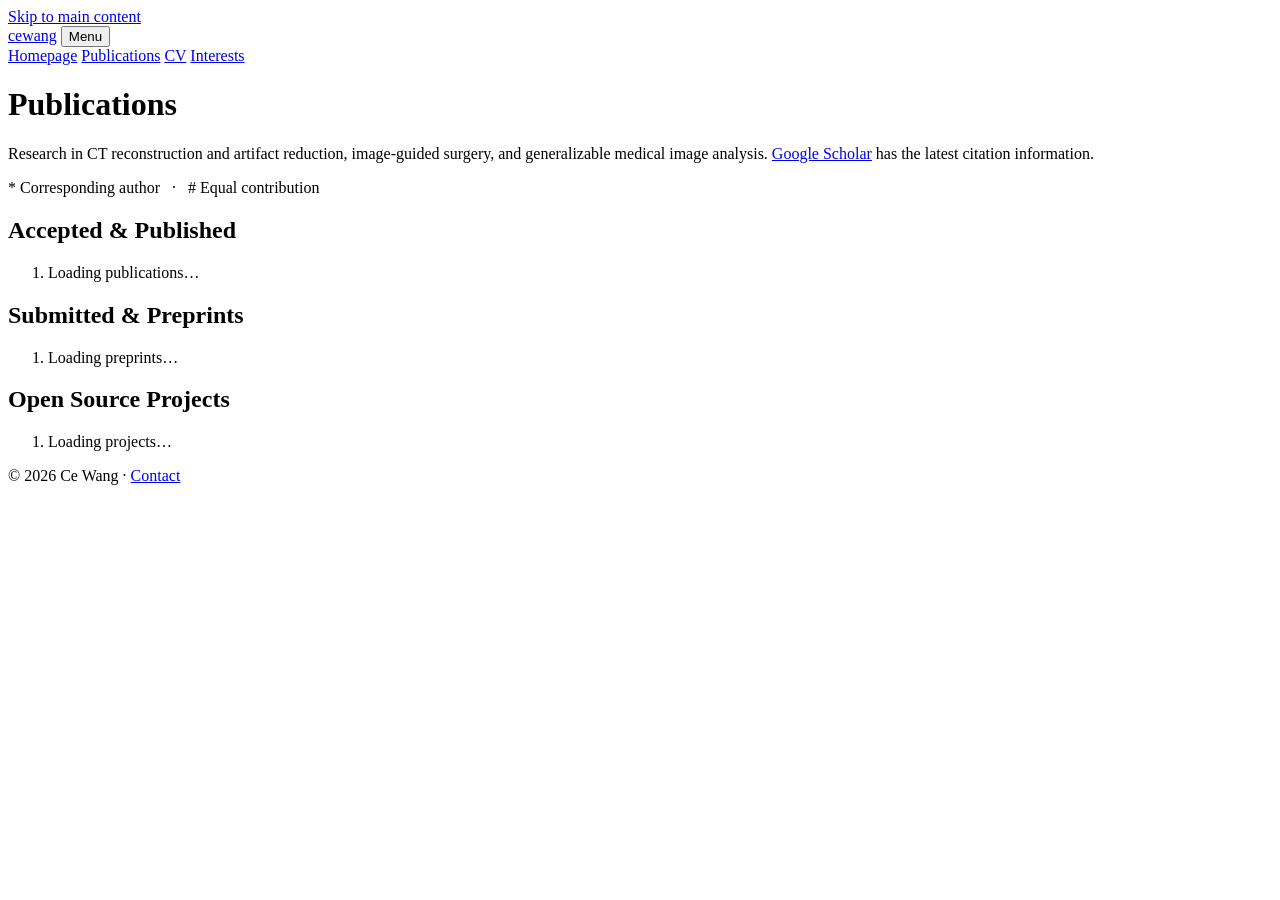
==== publications.html @ 62bd2e17 "Initial commit" ====
<!doctype html>
<html lang="en">
<head>
  <meta charset="utf-8">
  <meta name="viewport" content="width=device-width, initial-scale=1">
  <meta name="description" content="Publications and open source projects by Ce Wang.">
  <title>Ce Wang | Publications</title>
  <link rel="stylesheet" href="./styles.css">
  <script src="./site.js?v=20261102b" defer></script>
</head>
<body>
  <a class="skip-link" href="#main">Skip to main content</a>
  <div class="hero hero--publications">
    <header class="site-header">
      <a class="site-brand" href="./index.html">cewang</a>
      <button class="menu-button" type="button" aria-controls="site-nav" aria-expanded="false">Menu</button>
      <nav class="site-nav" id="site-nav" aria-label="Main navigation">
        <a href="./index.html">Homepage</a>
        <a href="./publications.html" aria-current="page">Publications</a>
        <a href="./cv.html">CV</a>
        <a href="./interests.html">Interests</a>
      </nav>
    </header>
    <h1 class="hero-title">Publications</h1>
  </div>

  <main class="content" id="main">
    <div class="page-lead">
      <p>Research in CT reconstruction and artifact reduction, image-guided surgery, and generalizable medical image analysis. <a href="https://scholar.google.com/citations?user=IBZRx3AAAAAJ&amp;hl=en">Google Scholar</a> has the latest citation information.</p>
      <p class="small">* Corresponding author &nbsp; · &nbsp; # Equal contribution</p>
    </div>
    <section class="publications-section" aria-labelledby="published-heading">
      <h2 id="published-heading">Accepted &amp; Published</h2>
      <ol class="publication-list loading" id="published-list"><li>Loading publications…</li></ol>
    </section>
    <section class="publications-section" aria-labelledby="preprints-heading">
      <h2 id="preprints-heading">Submitted &amp; Preprints</h2>
      <ol class="publication-list loading" id="preprints-list"><li>Loading preprints…</li></ol>
    </section>
    <section class="publications-section" aria-labelledby="projects-heading">
      <h2 id="projects-heading">Open Source Projects</h2>
      <ol class="publication-list loading" id="projects-list"><li>Loading projects…</li></ol>
    </section>
    <noscript><p>JavaScript is needed to display this list. View my <a href="https://scholar.google.com/citations?user=IBZRx3AAAAAJ&amp;hl=en">Google Scholar profile</a> instead.</p></noscript>
  </main>
  <footer class="site-footer">© 2026 Ce Wang · <a href="mailto:wangc79@mail.sysu.edu.cn">Contact</a></footer>
</body>
</html>
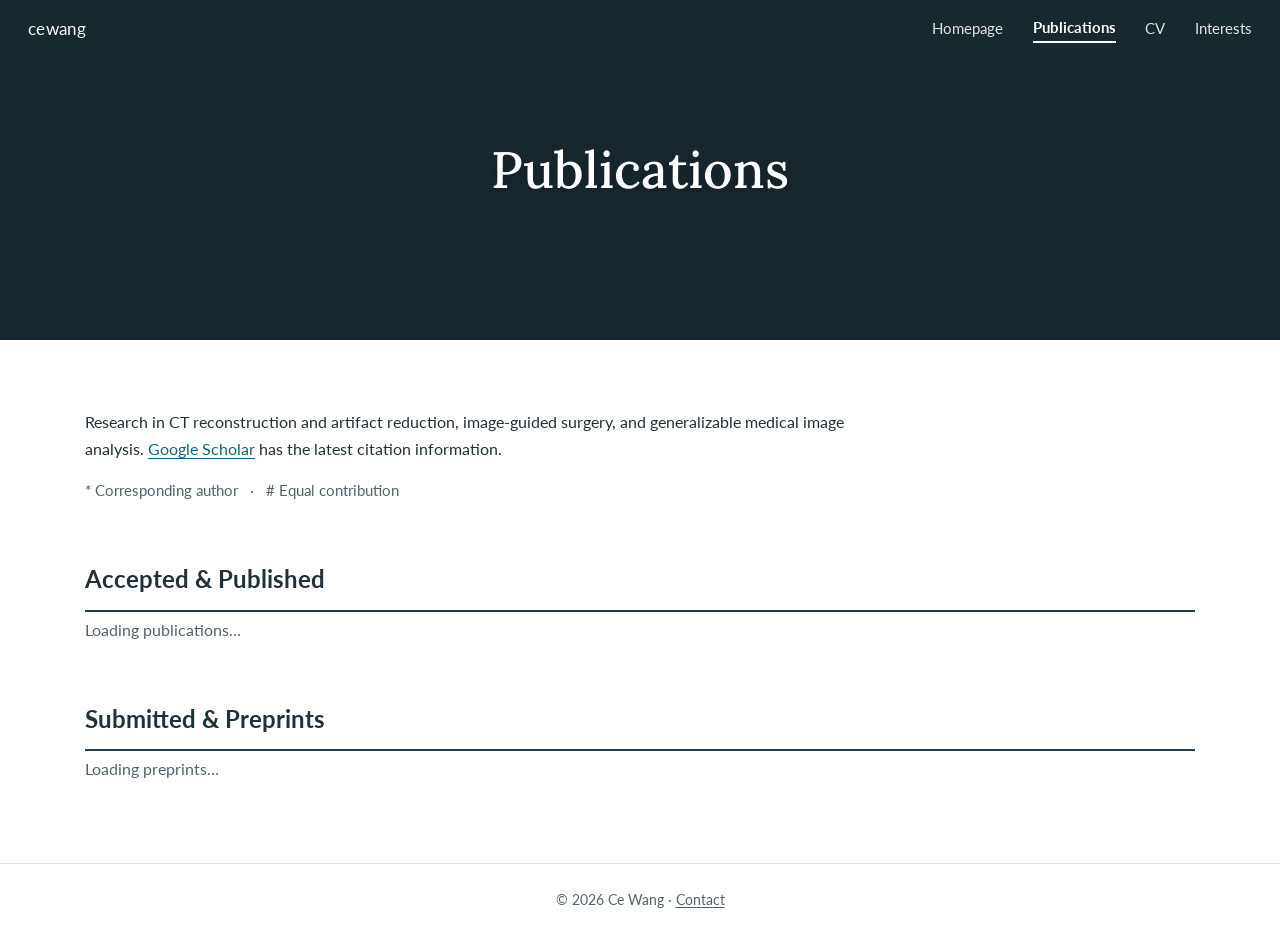
==== commit 2865bfbb: "Remove open source projects from publications page Removed open source projects section and updated " ====
--- a/publications.html
+++ b/publications.html
@@ -3,10 +3,10 @@
 <head>
   <meta charset="utf-8">
   <meta name="viewport" content="width=device-width, initial-scale=1">
-  <meta name="description" content="Publications and open source projects by Ce Wang.">
+  <meta name="description" content="Publications by Ce Wang.">
   <title>Ce Wang | Publications</title>
   <link rel="stylesheet" href="./styles.css">
-  <script src="./site.js?v=20261102b" defer></script>
+  <script src="./site.js?v=20261103a" defer></script>
 </head>
 <body>
   <a class="skip-link" href="#main">Skip to main content</a>
@@ -37,10 +37,6 @@
       <h2 id="preprints-heading">Submitted &amp; Preprints</h2>
       <ol class="publication-list loading" id="preprints-list"><li>Loading preprints…</li></ol>
     </section>
-    <section class="publications-section" aria-labelledby="projects-heading">
-      <h2 id="projects-heading">Open Source Projects</h2>
-      <ol class="publication-list loading" id="projects-list"><li>Loading projects…</li></ol>
-    </section>
     <noscript><p>JavaScript is needed to display this list. View my <a href="https://scholar.google.com/citations?user=IBZRx3AAAAAJ&amp;hl=en">Google Scholar profile</a> instead.</p></noscript>
   </main>
   <footer class="site-footer">© 2026 Ce Wang · <a href="mailto:wangc79@mail.sysu.edu.cn">Contact</a></footer>
--- a/styles.css
+++ b/styles.css
@@ -0,0 +1,107 @@
+@import url('https://fonts.googleapis.com/css2?family=Lato:wght@400;500;600;700&family=Lora:wght@400;500;600;700&display=swap');
+
+:root {
+  --ink: #21313a;
+  --muted: #52636c;
+  --accent: #0f6475;
+  --accent-hover: #0a4d5a;
+  --line: #dce3e5;
+  --paper: #fff;
+  --soft: #f5f8f8;
+  --content: 1110px;
+}
+
+* { box-sizing: border-box; }
+html { scroll-behavior: smooth; }
+body { margin: 0; color: var(--ink); background: var(--paper); font: 16px/1.7 Lato, Arial, sans-serif; }
+a { color: var(--accent); text-underline-offset: .17em; }
+a:hover { color: var(--accent-hover); }
+img { display: block; max-width: 100%; }
+.skip-link { position: absolute; left: 1rem; top: -5rem; z-index: 20; padding: .55rem .8rem; background: #fff; color: var(--ink); }
+.skip-link:focus { top: .75rem; }
+.hero { position: relative; height: 340px; color: #fff; background-color: #263a42; background-image: linear-gradient(rgba(12, 24, 30, .51), rgba(12, 24, 30, .58)), var(--hero-image); background-size: cover; background-position: center; }
+.hero--home { --hero-image: url('assets/home-hero.jpg'); background-position: center 45%; }
+.hero--publications { --hero-image: url('assets/publications-hero.jpg'); }
+.hero--cv { --hero-image: url('assets/cv-hero.jpg'); }
+.hero--interests { --hero-image: url('assets/interests-hero.jpg'); }
+.site-header { position: relative; z-index: 2; display: flex; align-items: center; justify-content: space-between; gap: 2rem; max-width: 1280px; margin: auto; padding: 15px 28px; }
+.site-brand { color: #fff; font-size: 1.05rem; text-decoration: none; letter-spacing: .02em; }
+.site-brand:hover, .site-nav a:hover { color: #fff; }
+.site-nav { display: flex; align-items: center; gap: 1.85rem; }
+.site-nav a { color: rgba(255,255,255,.88); text-decoration: none; font-size: .94rem; }
+.site-nav a[aria-current='page'] { color: #fff; font-weight: 700; border-bottom: 2px solid #fff; }
+.menu-button { display: none; border: 1px solid rgba(255,255,255,.7); border-radius: 3px; color: #fff; background: transparent; padding: .36rem .6rem; font: inherit; }
+.hero-title { position: absolute; inset: 0; display: grid; place-items: center; margin: 0; padding: 2rem; font: 500 clamp(2.4rem, 4vw, 3.5rem)/1.2 Lora, Georgia, serif; text-align: center; text-shadow: 0 2px 9px rgba(0,0,0,.24); }
+.content { width: min(var(--content), calc(100% - 64px)); margin: 0 auto; padding: 52px 0 80px; }
+.intro { display: grid; grid-template-columns: minmax(0, 1.7fr) minmax(260px, .9fr); gap: clamp(2rem, 5vw, 5rem); align-items: start; margin-bottom: 72px; }
+.intro h2 { margin: 0 0 .25rem; font: 600 clamp(2rem, 3vw, 2.65rem)/1.25 Lora, Georgia, serif; }
+.intro .role { margin: 0 0 1.2rem; font-size: 1.06rem; font-weight: 700; }
+.intro-links { display: flex; flex-wrap: wrap; gap: .55rem 1.4rem; margin: 0; padding: 0; list-style: none; }
+.intro-links li { margin: 0; }
+.recruitment-callout { margin-top: 1.8rem; padding: 1.25rem 1.45rem; border-left: 4px solid var(--accent); background: var(--soft); }
+.recruitment-callout .recruitment-label { margin: 0 0 .3rem; color: var(--accent); font-size: .78rem; font-weight: 700; letter-spacing: .08em; text-transform: uppercase; }
+.recruitment-callout h3 { margin: 0 0 .55rem; color: #1d3440; font: 600 1.32rem/1.35 Lora, Georgia, serif; }
+.recruitment-callout p { margin: 0 0 .7rem; }
+.recruitment-link { display: inline-block; padding: .4rem .8rem; color: #fff; background: var(--accent); border-radius: 2px; font-size: .9rem; font-weight: 700; text-decoration: none; }
+.recruitment-link:hover { color: #fff; background: var(--accent-hover); }
+.portrait { width: 100%; aspect-ratio: 1.55; object-fit: cover; object-position: center; }
+.content-section { padding-top: 34px; margin-top: 38px; border-top: 1px solid var(--line); }
+.content-section:first-of-type { margin-top: 0; }
+.content-section h2, .page-lead h2 { margin: 0 0 1.15rem; color: #1d3440; font: 600 clamp(1.5rem, 2vw, 1.9rem)/1.35 Lora, Georgia, serif; }
+.content-section h3 { margin: 1.7rem 0 .45rem; font: 600 1.08rem/1.4 Lora, Georgia, serif; }
+.content-section p { margin: 0 0 1rem; }
+.content-section ul, .content-section ol { margin: .25rem 0 1rem; padding-left: 1.4rem; }
+.content-section li { padding-left: .12rem; margin: .3rem 0; }
+.research-list { display: flex; flex-wrap: wrap; gap: .5rem .8rem; padding: 0 !important; list-style: none; }
+.research-list li { margin: 0; padding: .25rem .7rem; border-left: 2px solid var(--accent); background: var(--soft); }
+.news-list { list-style: none; padding: 0 !important; }
+.news-list li { display: grid; grid-template-columns: 5.5rem minmax(0, 1fr); gap: 1rem; margin: 0; padding: .65rem 0; border-bottom: 1px solid var(--line); }
+.news-list li:first-child { padding-top: 0; }
+.news-date { color: var(--accent); font-size: .92rem; font-weight: 700; white-space: nowrap; }
+.columns { display: grid; grid-template-columns: 1fr 1fr; gap: 2rem 3rem; }
+.compact-list li { margin: .14rem 0; }
+.small { color: var(--muted); font-size: .92rem; }
+.page-lead { max-width: 760px; margin-bottom: 2.5rem; }
+.publication-list { list-style: none; padding: 0; margin: 0; counter-reset: paper; }
+.publication-item { display: grid; grid-template-columns: 2.2rem minmax(0, 1fr); gap: .35rem; margin: 0; padding: 1.15rem 0; border-bottom: 1px solid var(--line); }
+.publication-item::before { counter-increment: paper; content: counter(paper) '.'; color: #71818a; font-size: .9rem; padding-top: .1rem; }
+.publication-title { display: block; color: var(--ink); font-weight: 700; line-height: 1.45; }
+.publication-authors, .publication-venue { display: block; color: var(--muted); font-size: .94rem; line-height: 1.55; }
+.publication-links { display: flex; flex-wrap: wrap; gap: .35rem .8rem; margin-top: .36rem; font-size: .88rem; font-weight: 700; text-transform: uppercase; letter-spacing: .025em; }
+.publication-links a { text-decoration: none; }
+.publication-links a:hover { text-decoration: underline; }
+.publications-section { margin-top: 3.5rem; }
+.publications-section:first-child { margin-top: 0; }
+.publications-section h2 { border-bottom: 2px solid #233b48; padding-bottom: .6rem; margin-bottom: .25rem; }
+.loading { color: var(--muted); }
+.cv-frame { display: block; width: 100%; height: min(80vh, 980px); min-height: 600px; border: 1px solid var(--line); background: #f3f3f3; }
+.cv-links { display: flex; flex-wrap: wrap; gap: .8rem 1.5rem; margin-bottom: 1.4rem; }
+.interests-gallery { display: grid; grid-template-columns: repeat(3, 1fr); gap: 1.2rem; margin-top: 2rem; }
+.interests-gallery figure { margin: 0; }
+.interests-gallery img { width: 100%; aspect-ratio: 4/3; object-fit: cover; }
+.interests-gallery figcaption { margin-top: .45rem; color: var(--muted); font-size: .9rem; }
+.visitor-globe { width: 250px; max-width: 100%; min-height: 250px; margin: 0 auto .65rem; text-align: center; }
+.visitor-section .visitor-note, .visitor-section .visitor-privacy { max-width: 520px; margin-right: auto; margin-left: auto; color: var(--muted); font-size: .88rem; text-align: center; }
+.visitor-note { font-weight: 700; }
+.visitor-privacy { font-size: .82rem; }
+.site-footer { border-top: 1px solid var(--line); padding: 1.5rem 2rem 2rem; color: var(--muted); font-size: .86rem; text-align: center; }
+.site-footer a { color: inherit; }
+@media (max-width: 740px) {
+  .hero { height: 280px; }
+  .site-header { padding: 14px 20px; }
+  .menu-button { display: block; }
+  .site-nav { display: none; position: absolute; top: 59px; right: 16px; left: 16px; flex-direction: column; align-items: stretch; gap: 0; padding: .4rem .9rem; background: #1f333d; box-shadow: 0 12px 22px rgba(0,0,0,.2); }
+  .site-nav.is-open { display: flex; }
+  .site-nav a { padding: .65rem .25rem; }
+  .site-nav a[aria-current='page'] { border-bottom: 0; }
+  .content { width: min(100% - 36px, var(--content)); padding: 38px 0 60px; }
+  .intro { grid-template-columns: 1fr; gap: 1.8rem; margin-bottom: 46px; }
+  .portrait { max-width: 480px; }
+  .columns { grid-template-columns: 1fr; gap: .3rem; }
+  .interests-gallery { grid-template-columns: 1fr 1fr; }
+  .cv-frame { height: 72vh; min-height: 470px; }
+}
+@media (max-width: 480px) {
+  .interests-gallery { grid-template-columns: 1fr; }
+  .news-list li { grid-template-columns: 1fr; gap: .1rem; }
+}
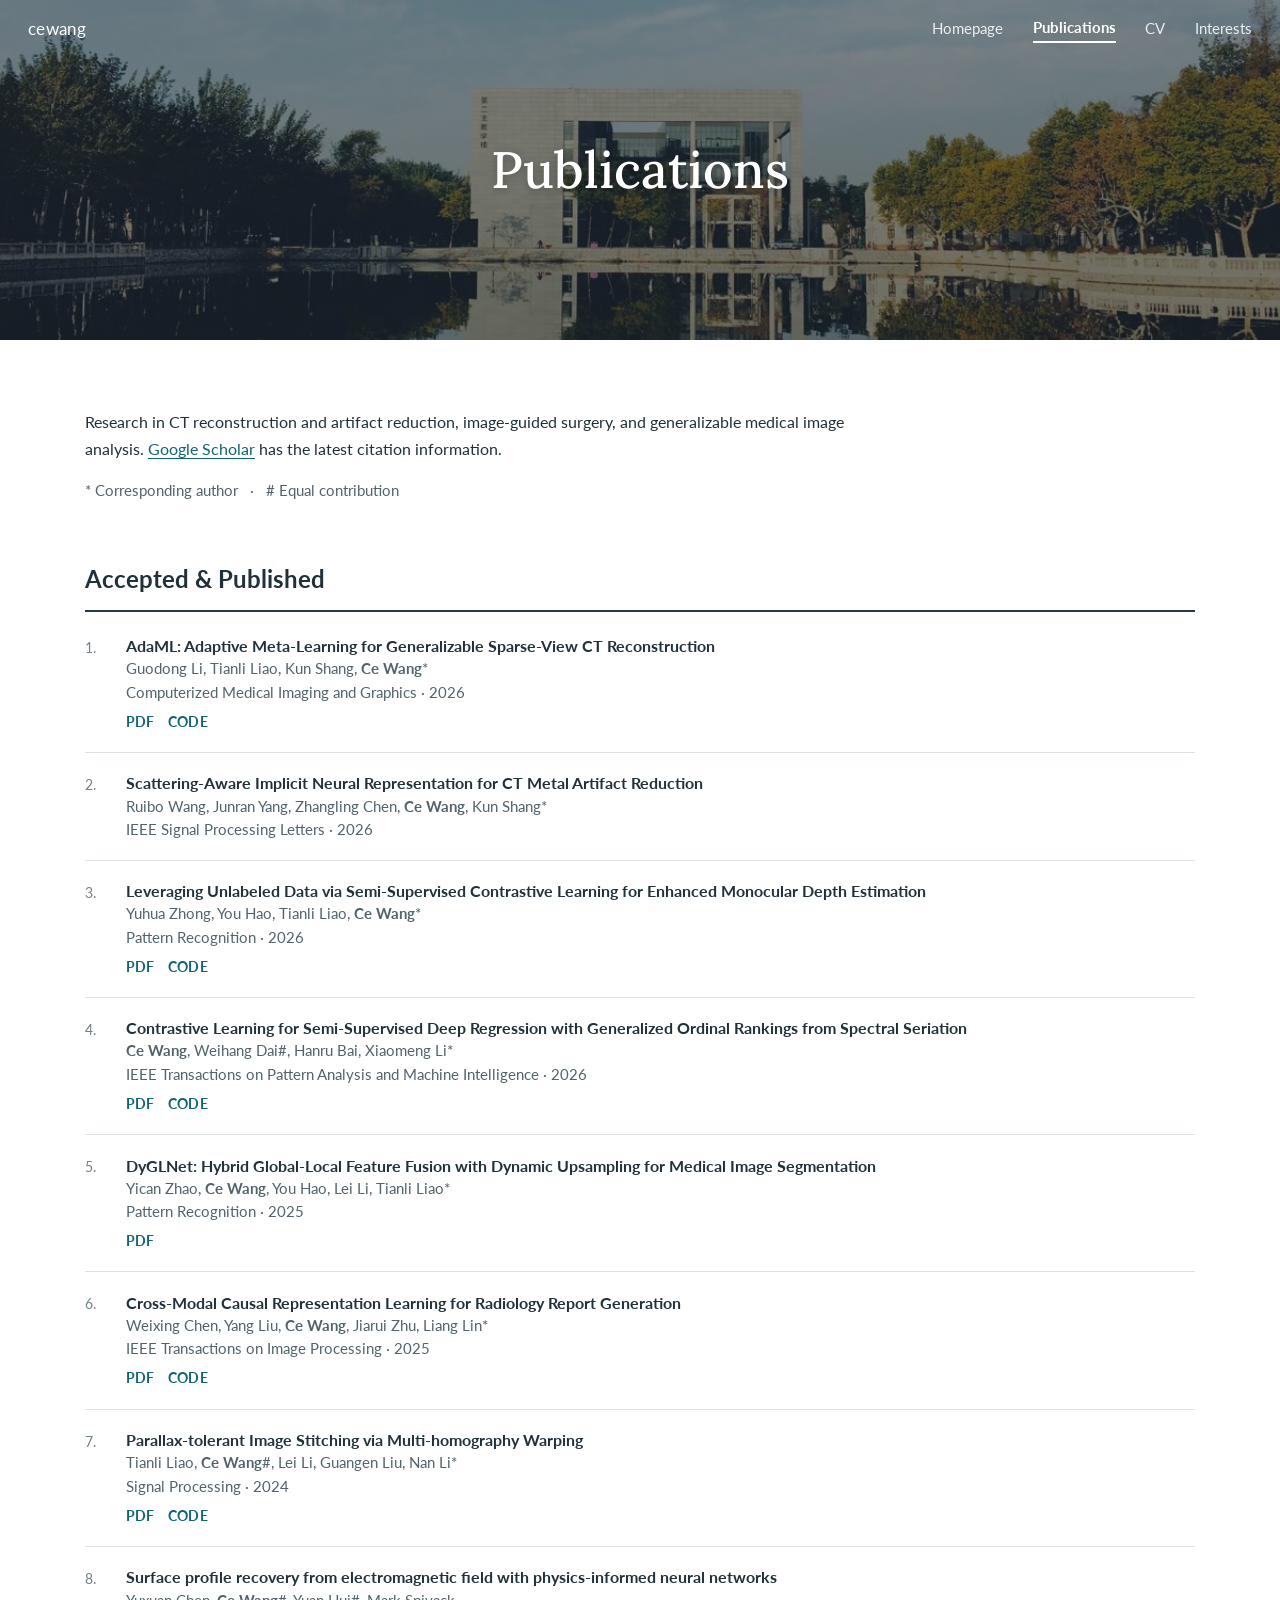
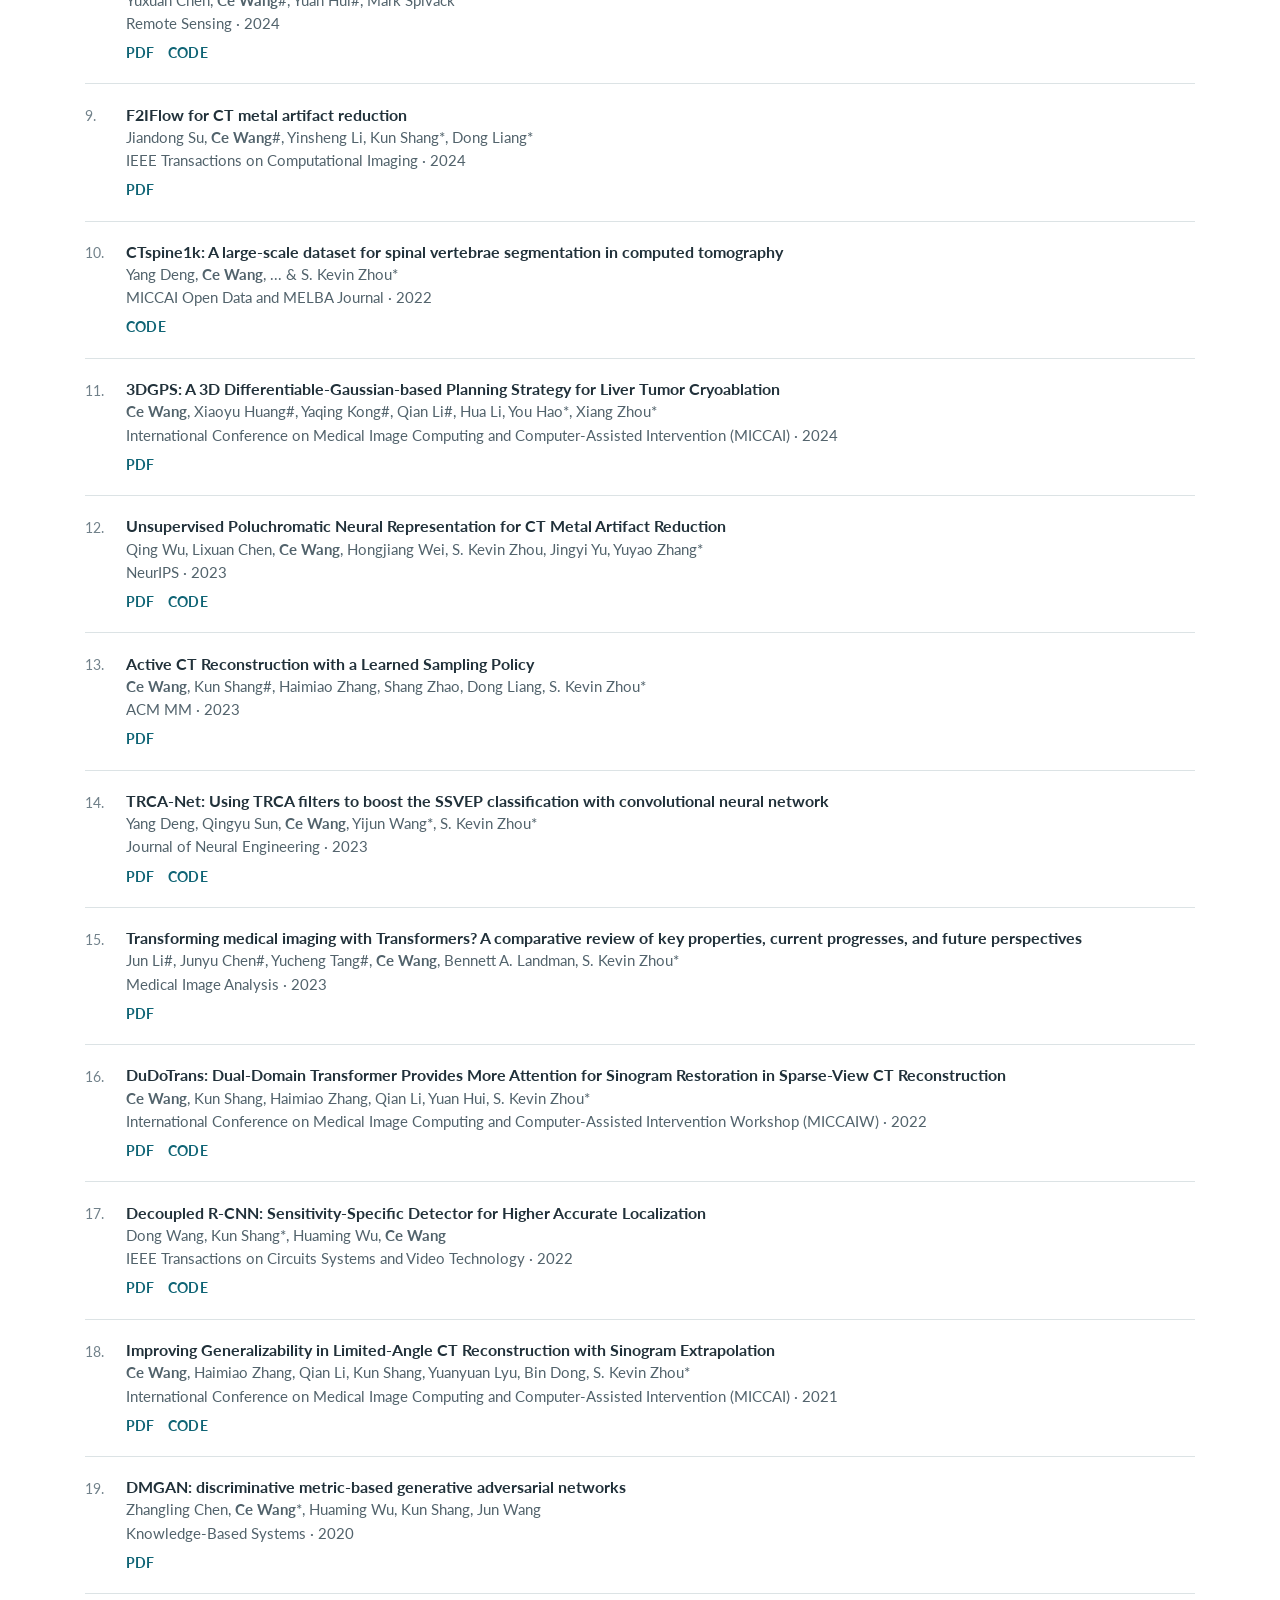
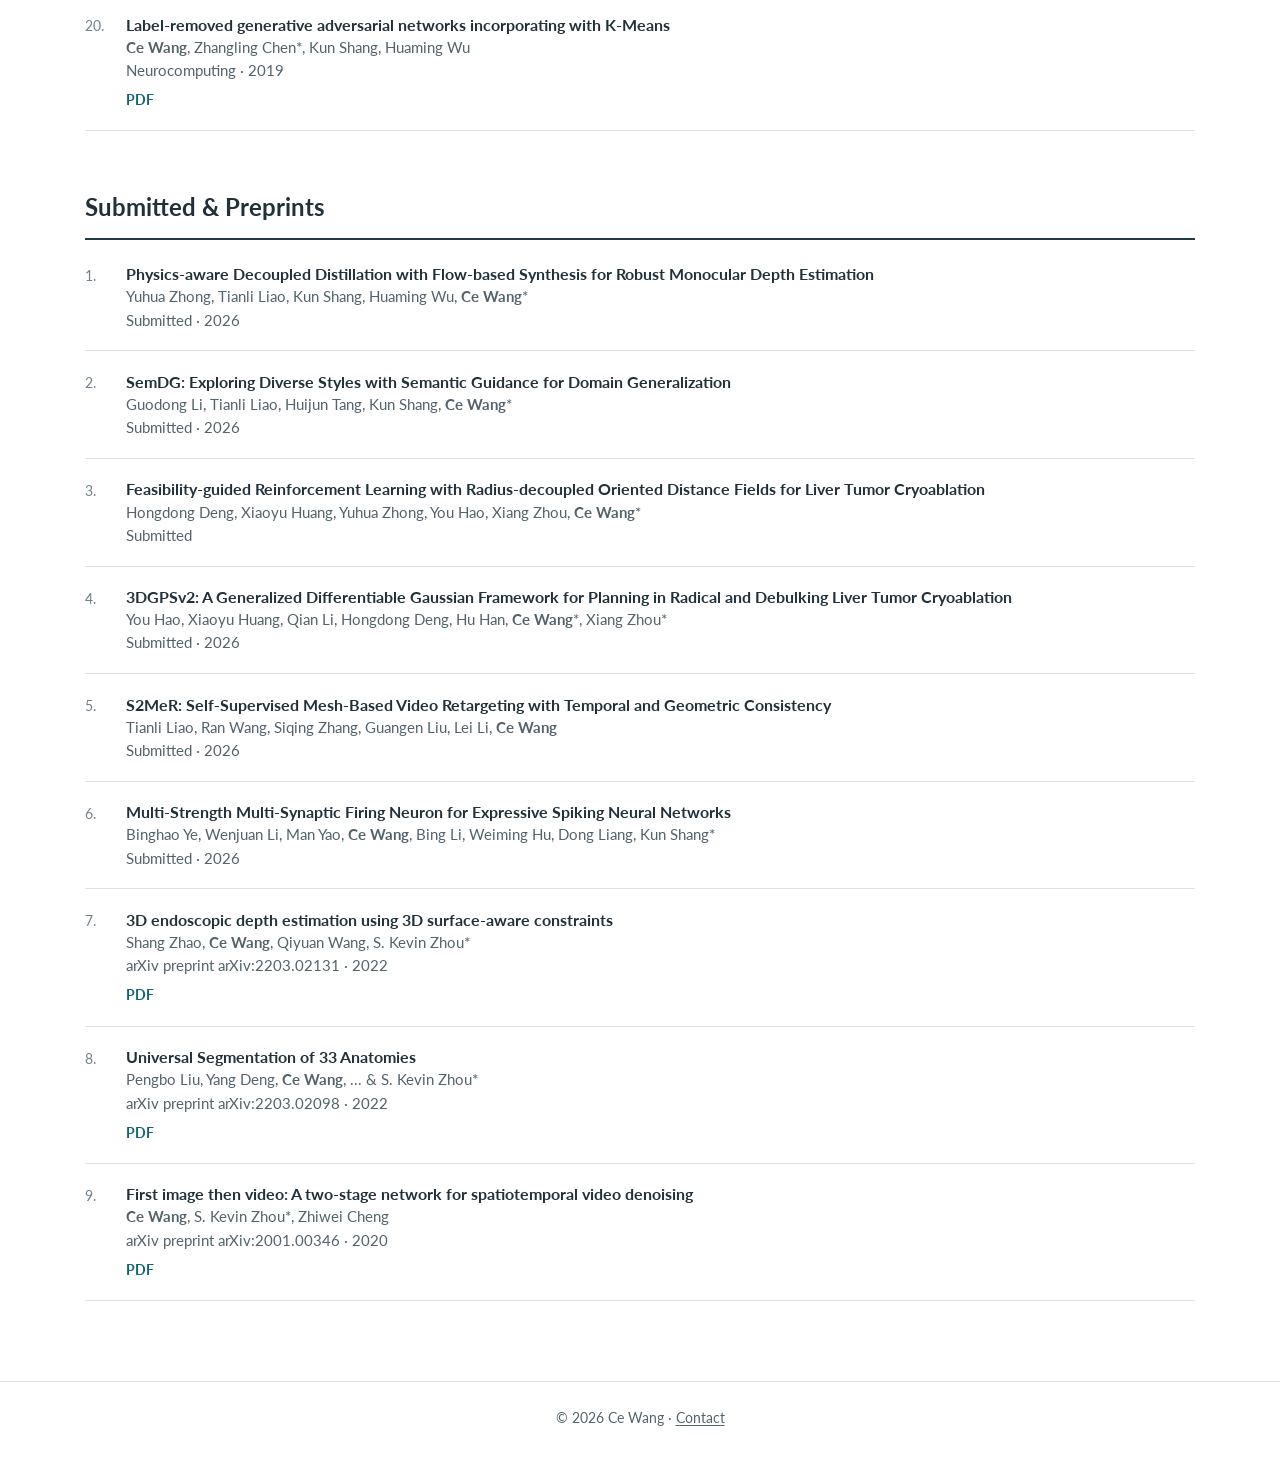
==== commit 9830708a: "Refresh publications page for submitted papers Updated script version and modified loading message f" ====
--- a/publications.html
+++ b/publications.html
@@ -6,7 +6,7 @@
   <meta name="description" content="Publications by Ce Wang.">
   <title>Ce Wang | Publications</title>
   <link rel="stylesheet" href="./styles.css">
-  <script src="./site.js?v=20261103a" defer></script>
+  <script src="./site.js?v=20261106a" defer></script>
 </head>
 <body>
   <a class="skip-link" href="#main">Skip to main content</a>
@@ -35,7 +35,7 @@
     </section>
     <section class="publications-section" aria-labelledby="preprints-heading">
       <h2 id="preprints-heading">Submitted &amp; Preprints</h2>
-      <ol class="publication-list loading" id="preprints-list"><li>Loading preprints…</li></ol>
+      <ol class="publication-list loading" id="preprints-list"><li>Loading submissions and preprints…</li></ol>
     </section>
     <noscript><p>JavaScript is needed to display this list. View my <a href="https://scholar.google.com/citations?user=IBZRx3AAAAAJ&amp;hl=en">Google Scholar profile</a> instead.</p></noscript>
   </main>
--- a/styles.css
+++ b/styles.css
@@ -54,6 +54,8 @@
 .content-section li { padding-left: .12rem; margin: .3rem 0; }
 .research-list { display: flex; flex-wrap: wrap; gap: .5rem .8rem; padding: 0 !important; list-style: none; }
 .research-list li { margin: 0; padding: .25rem .7rem; border-left: 2px solid var(--accent); background: var(--soft); }
+.news-scroll { max-height: 11.5rem; overflow-y: auto; overscroll-behavior: contain; scrollbar-gutter: stable; padding-right: .55rem; }
+.news-scroll:focus-visible { outline: 2px solid var(--accent); outline-offset: 3px; }
 .news-list { list-style: none; padding: 0 !important; }
 .news-list li { display: grid; grid-template-columns: 5.5rem minmax(0, 1fr); gap: 1rem; margin: 0; padding: .65rem 0; border-bottom: 1px solid var(--line); }
 .news-list li:first-child { padding-top: 0; }
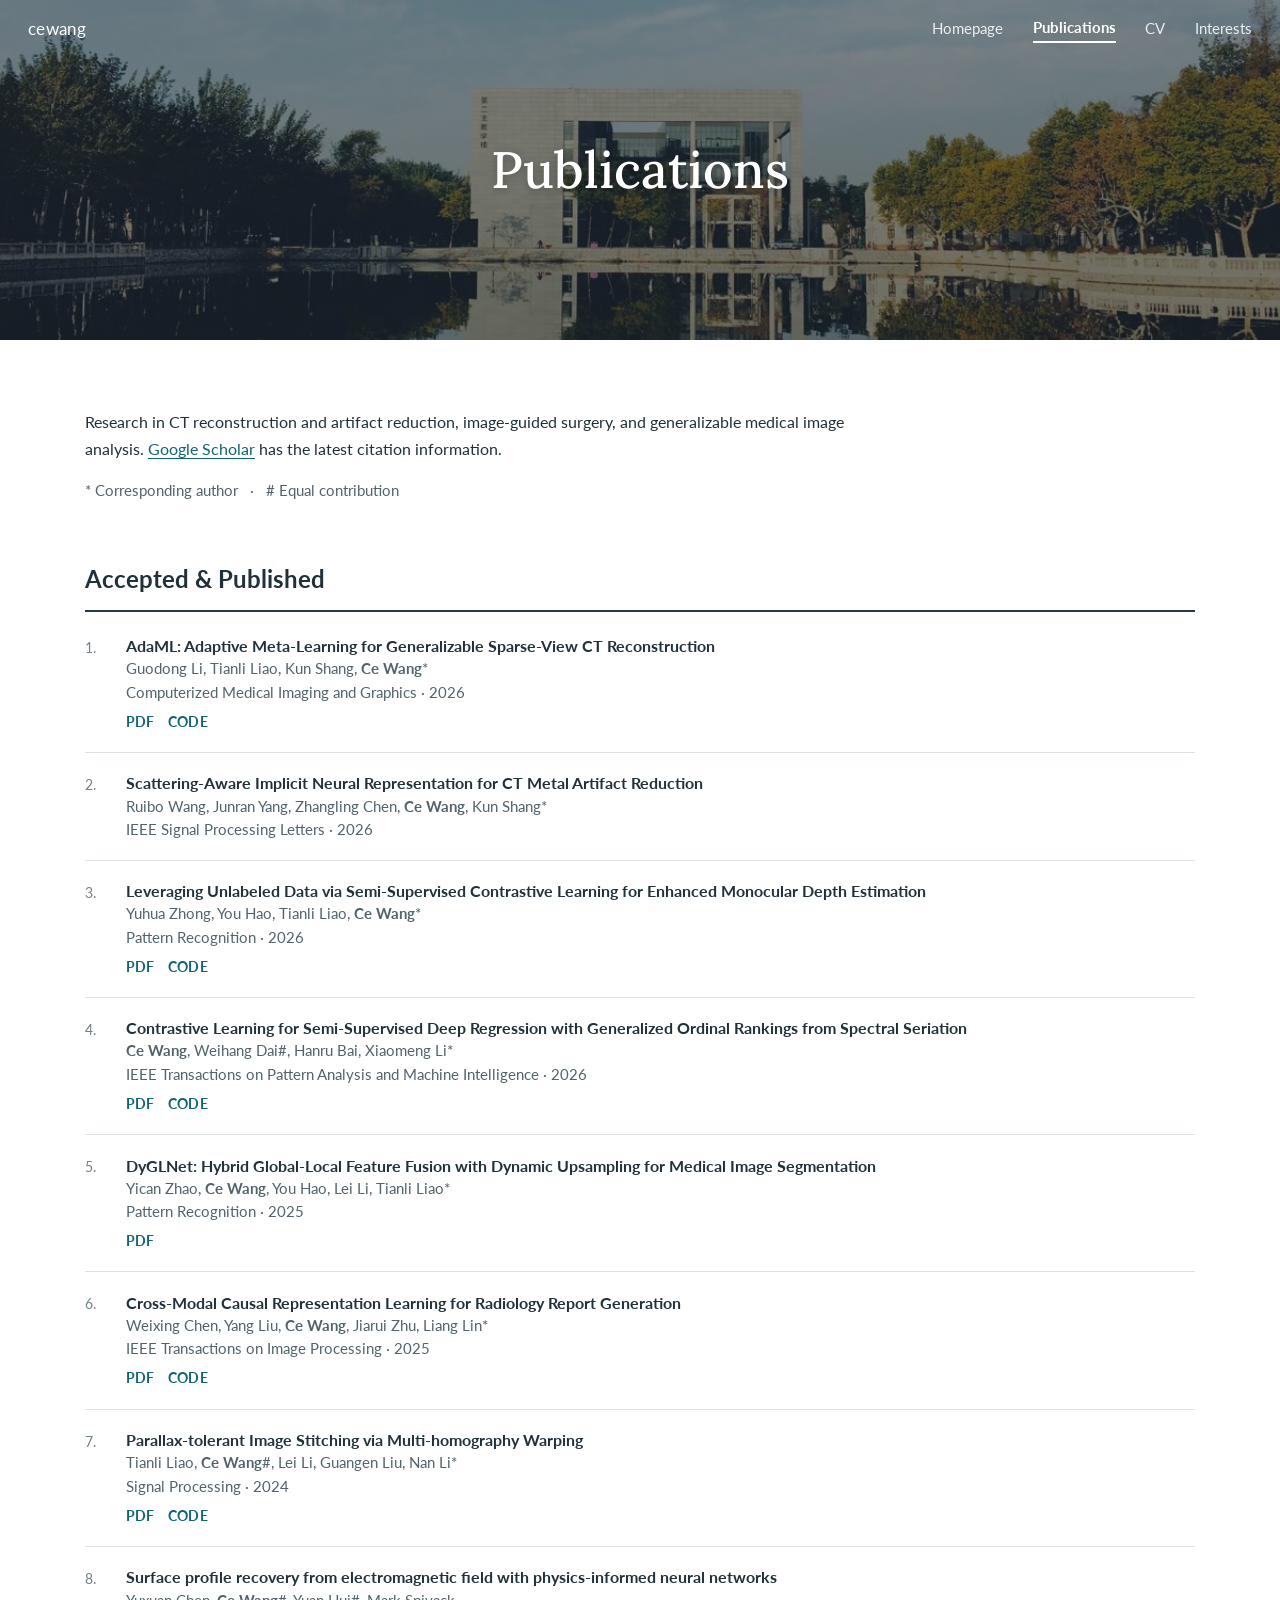
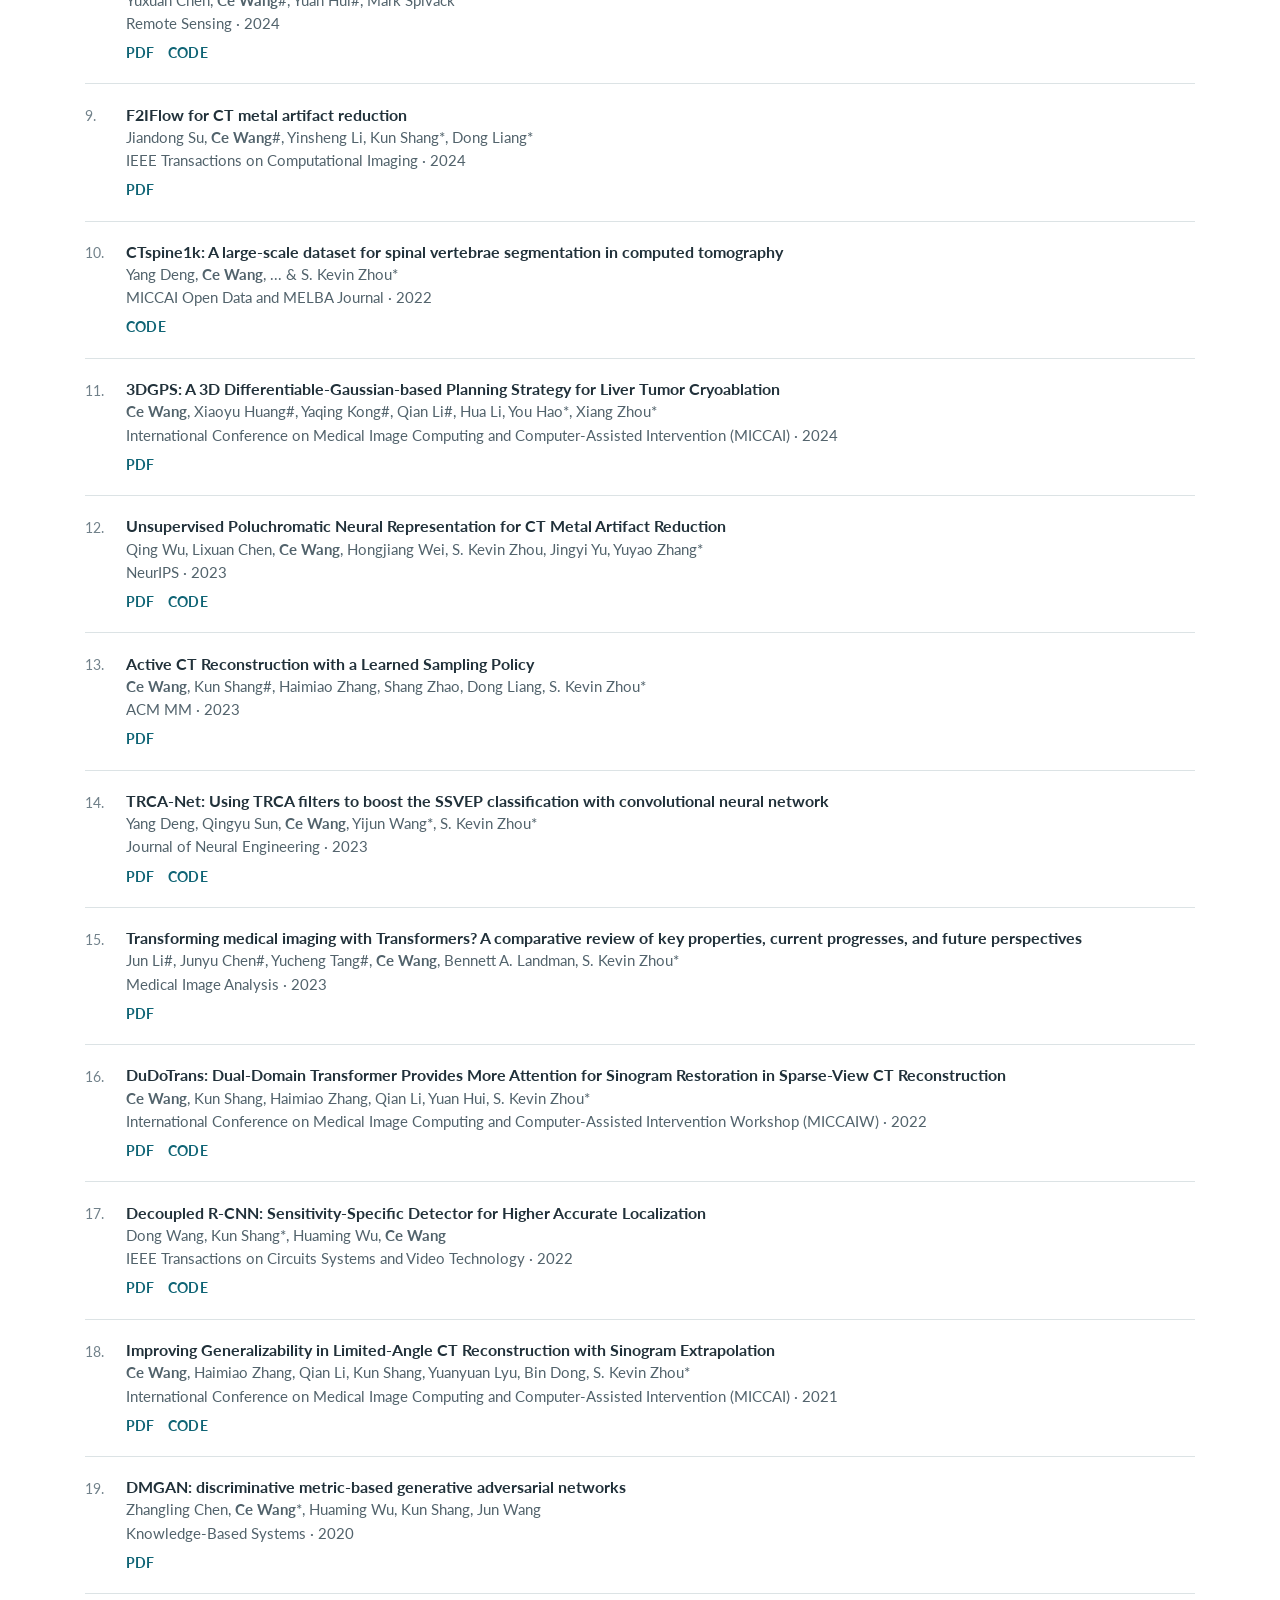
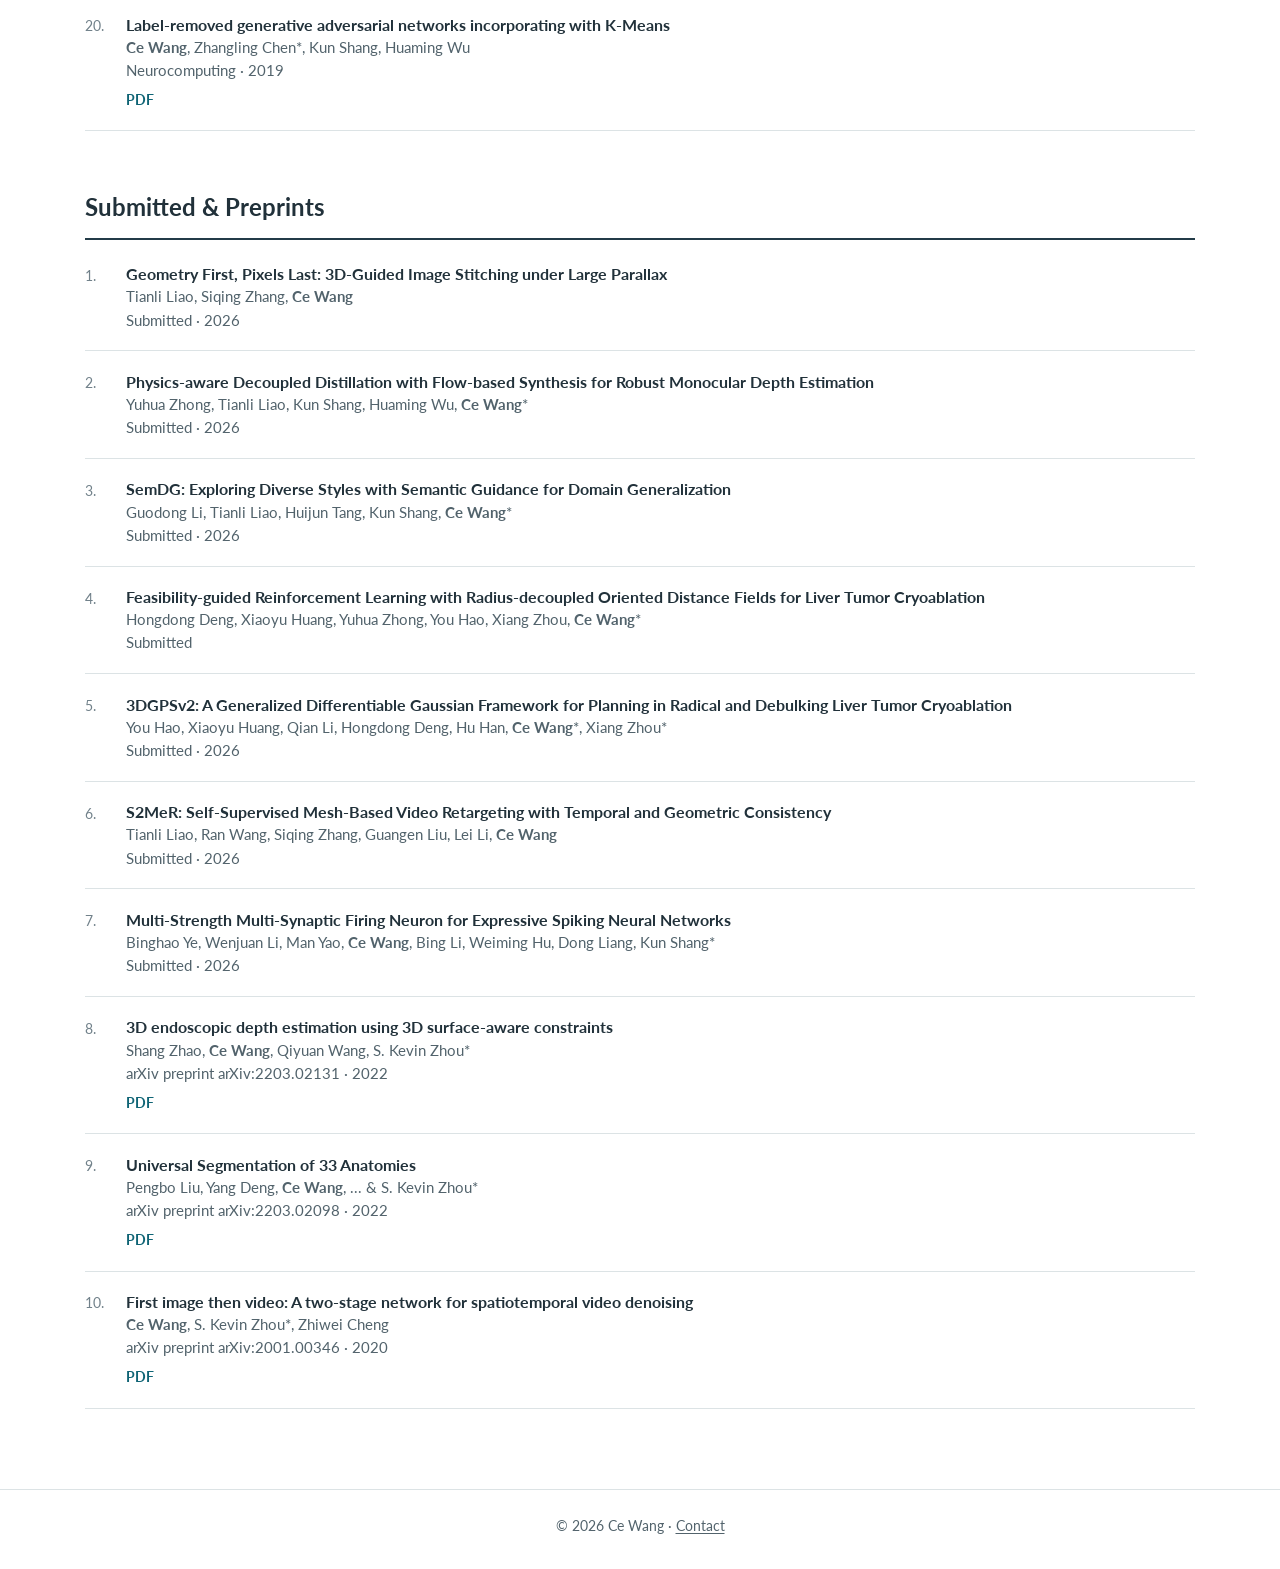
==== commit b677d397: "Load current publication data on the live page" ====
--- a/publications.html
+++ b/publications.html
@@ -6,7 +6,7 @@
   <meta name="description" content="Publications by Ce Wang.">
   <title>Ce Wang | Publications</title>
   <link rel="stylesheet" href="./styles.css">
-  <script src="./site.js?v=20261106a" defer></script>
+  <script src="./site.js?v=20261106b" defer></script>
 </head>
 <body>
   <a class="skip-link" href="#main">Skip to main content</a>
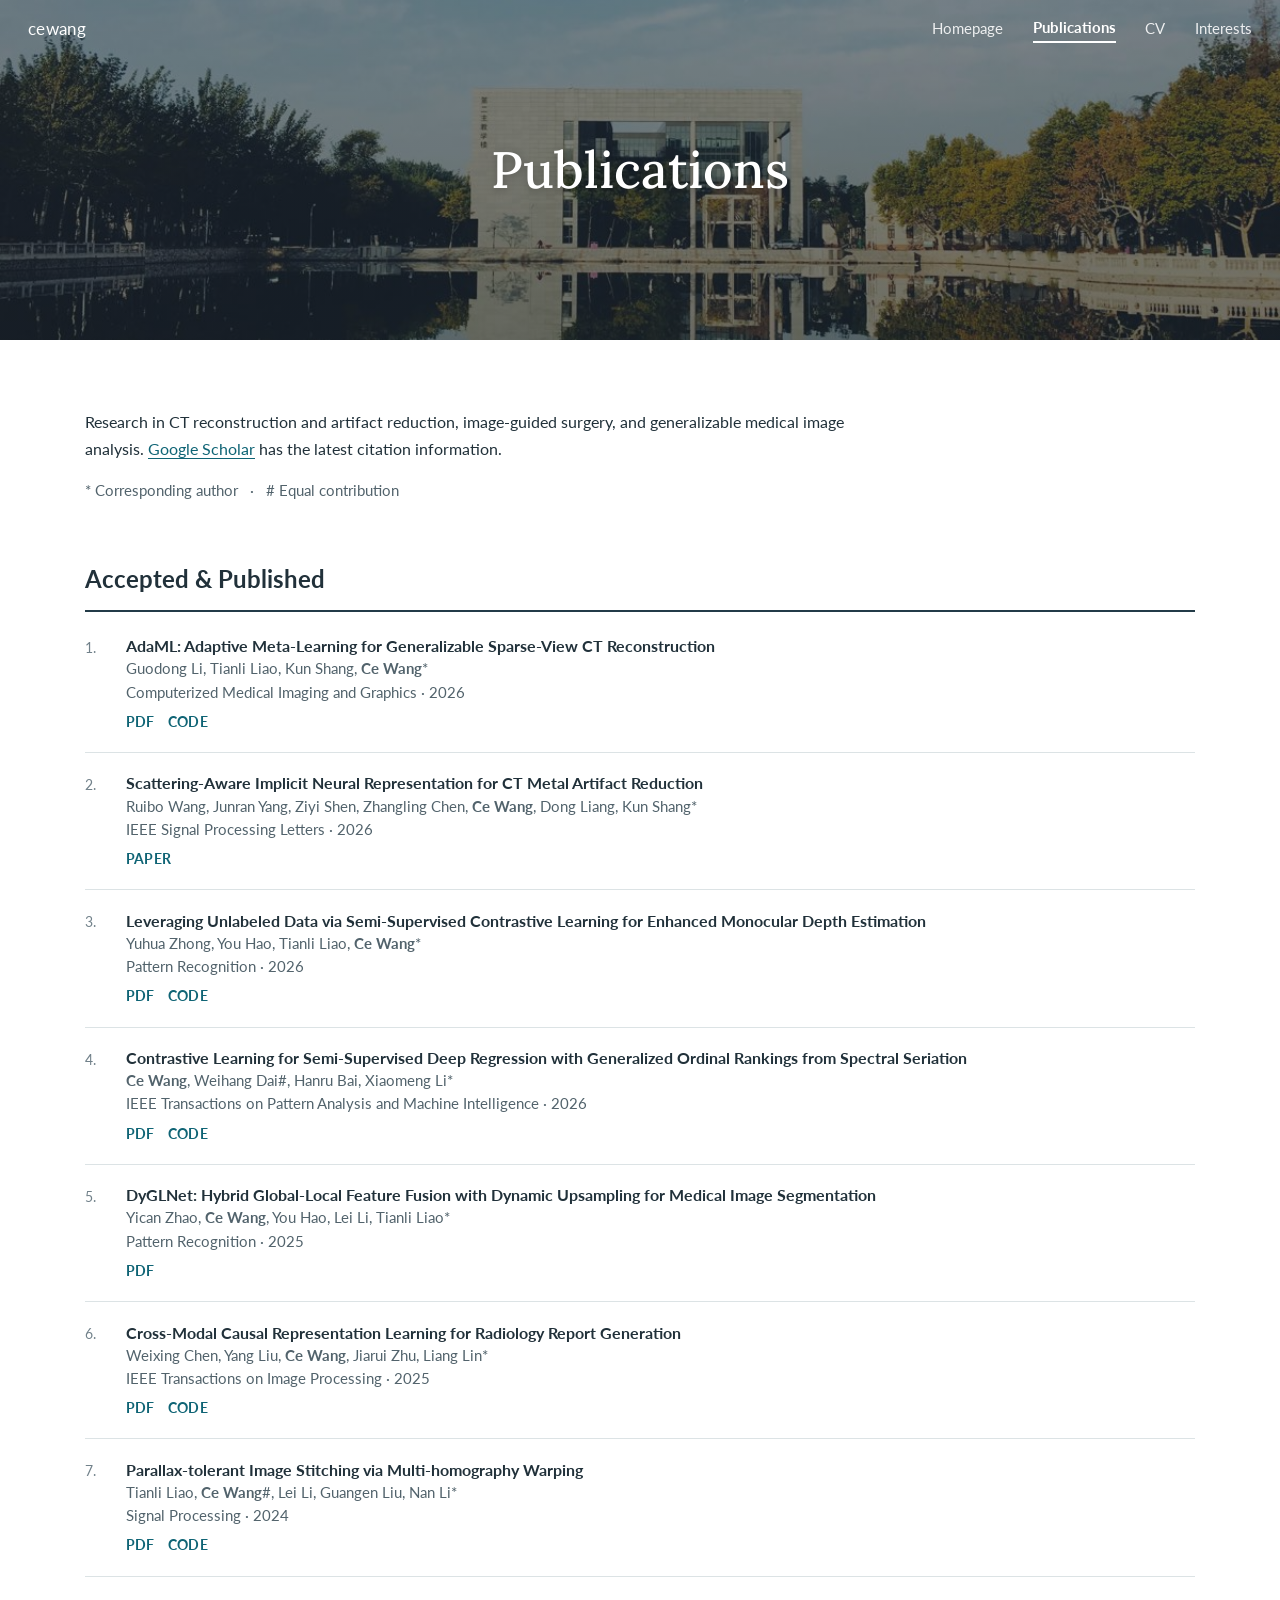
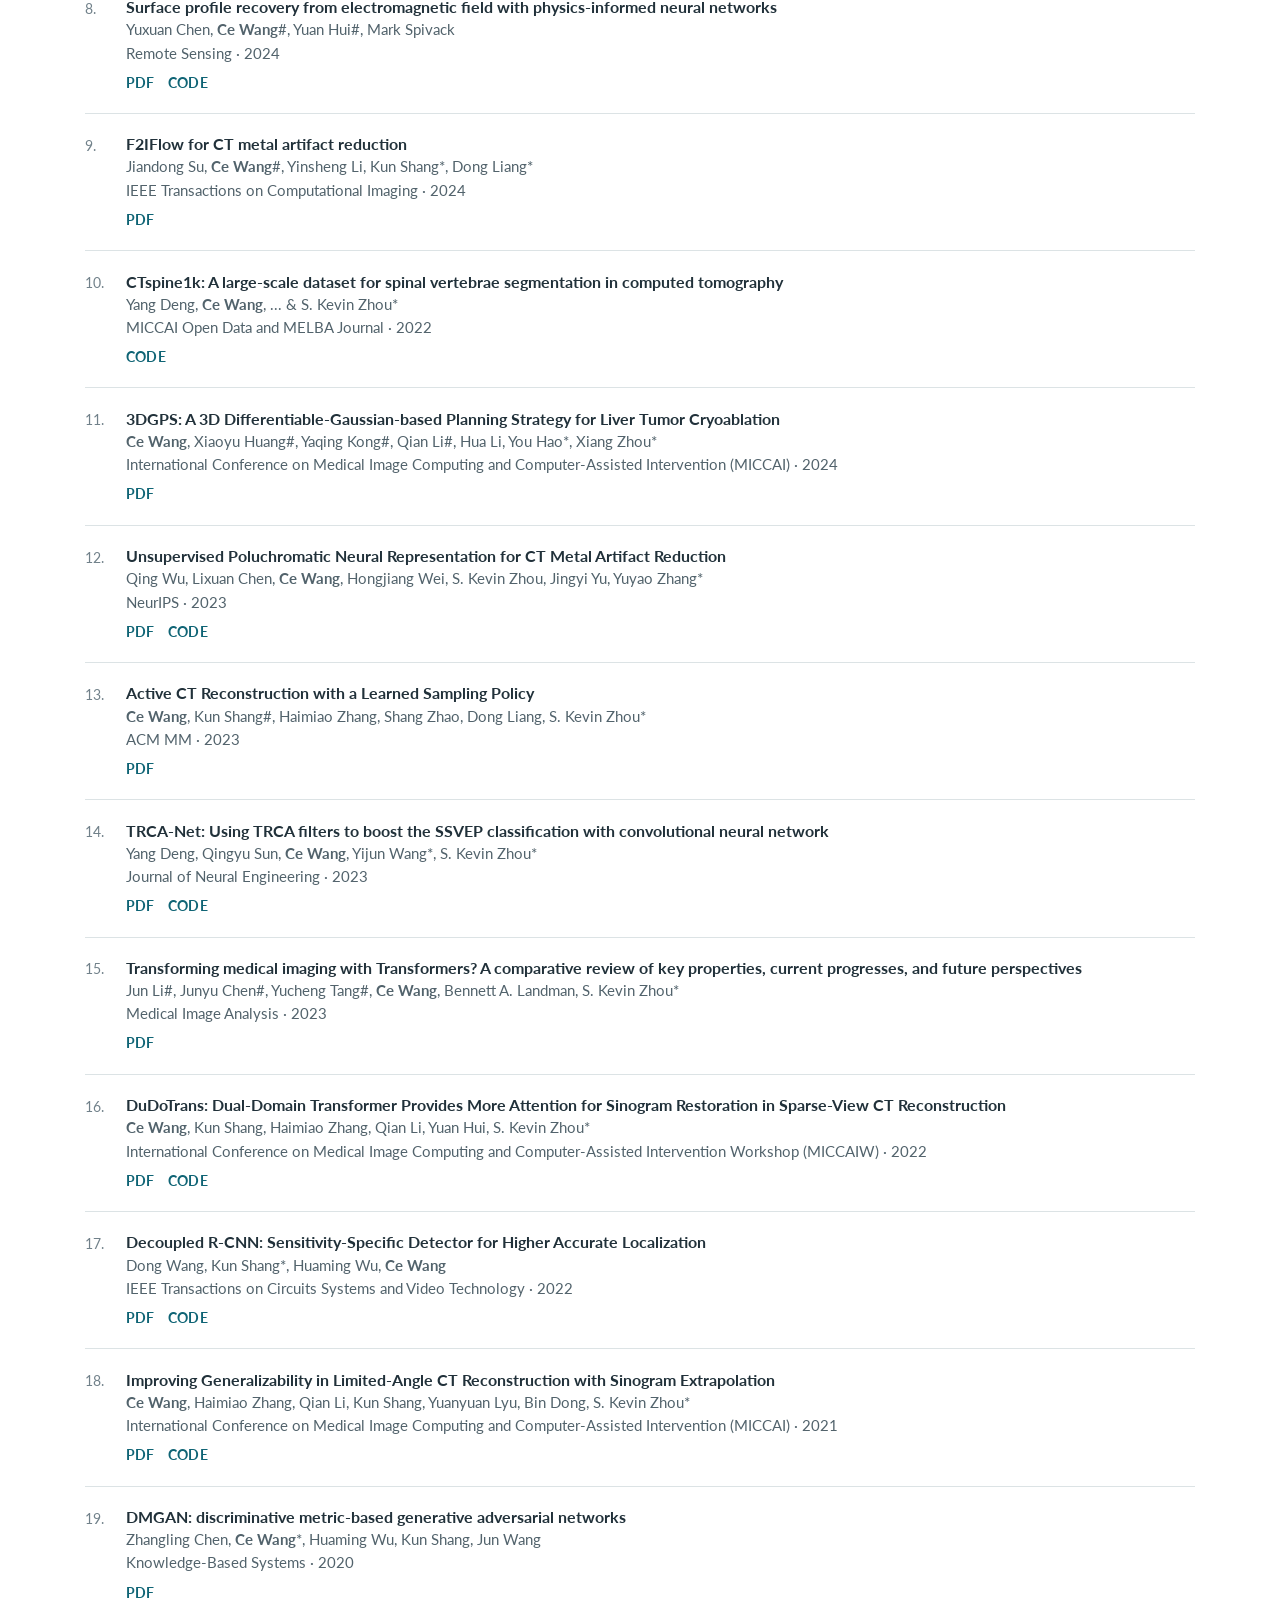
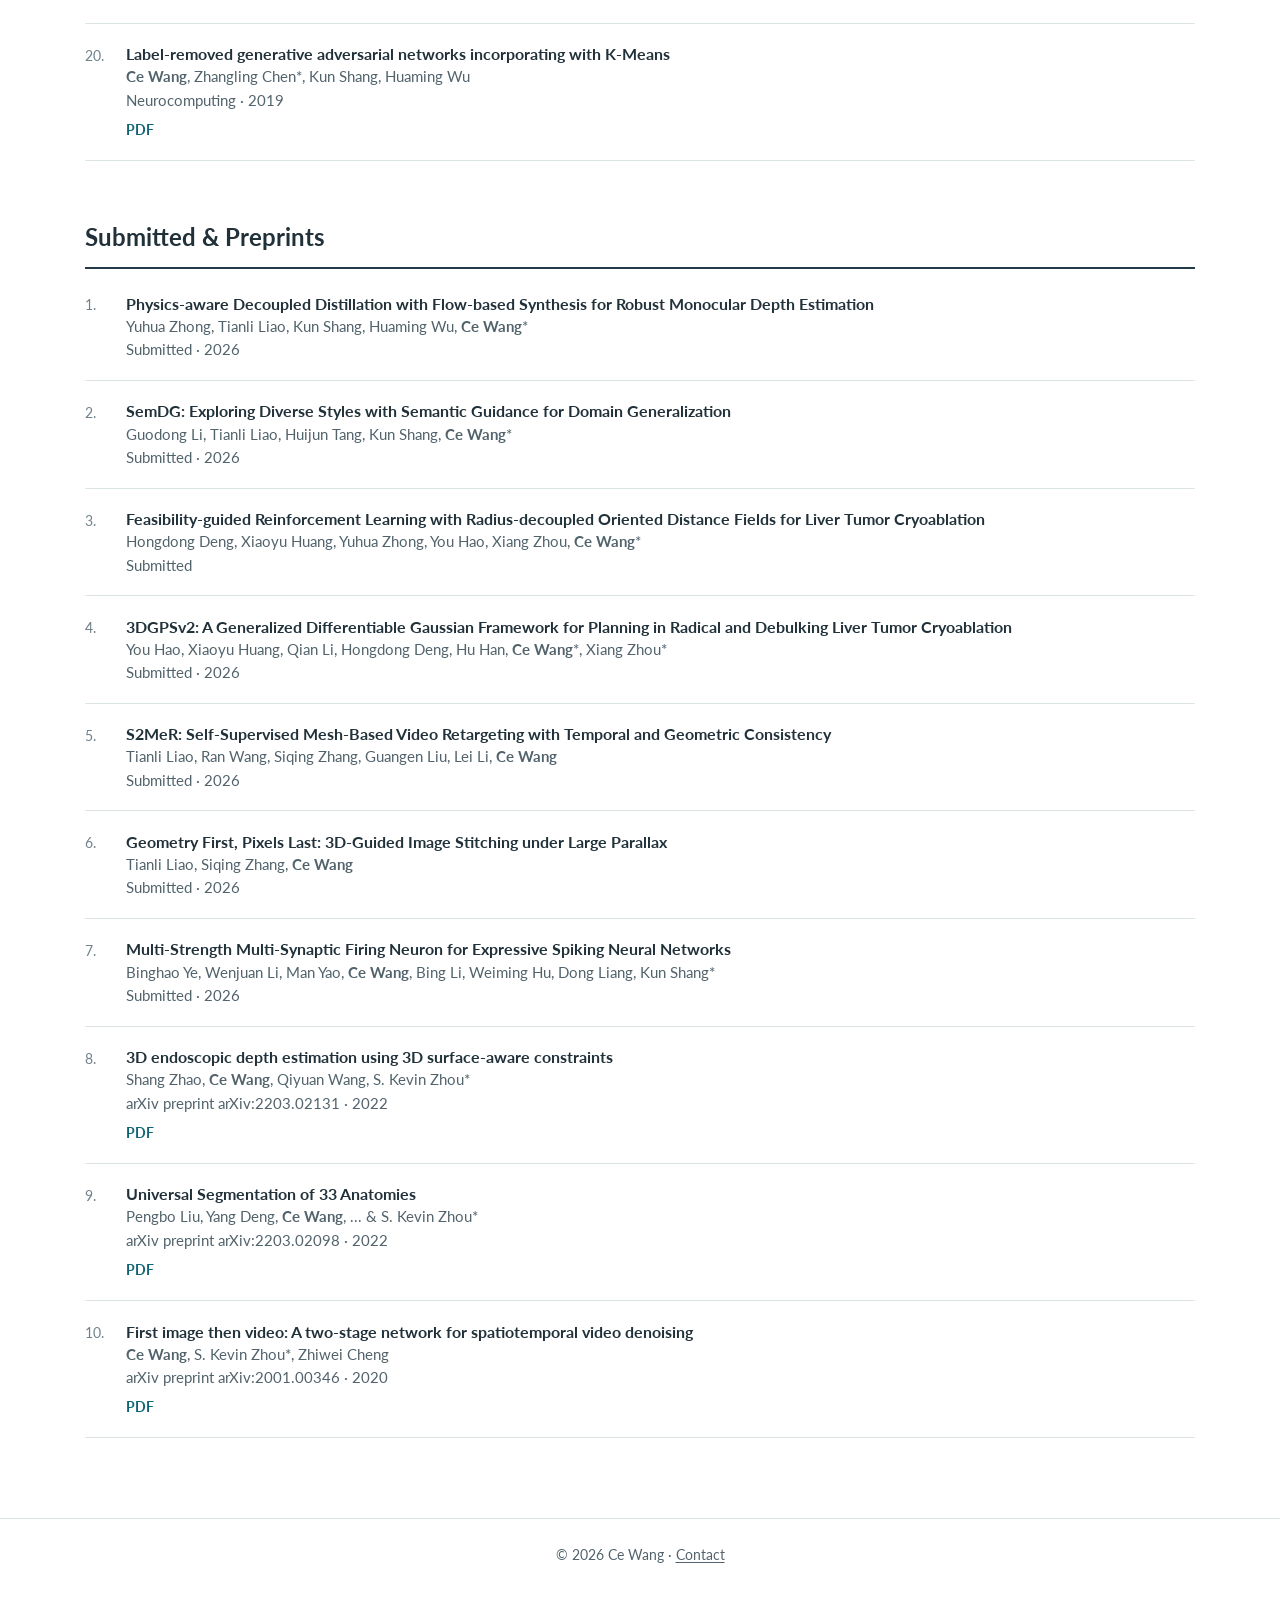
==== commit 45546242: "Load updated SPL publication data" ====
--- a/publications.html
+++ b/publications.html
@@ -6,7 +6,7 @@
   <meta name="description" content="Publications by Ce Wang.">
   <title>Ce Wang | Publications</title>
   <link rel="stylesheet" href="./styles.css">
-  <script src="./site.js?v=20261106b" defer></script>
+  <script src="./site.js?v=20261115a" defer></script>
 </head>
 <body>
   <a class="skip-link" href="#main">Skip to main content</a>
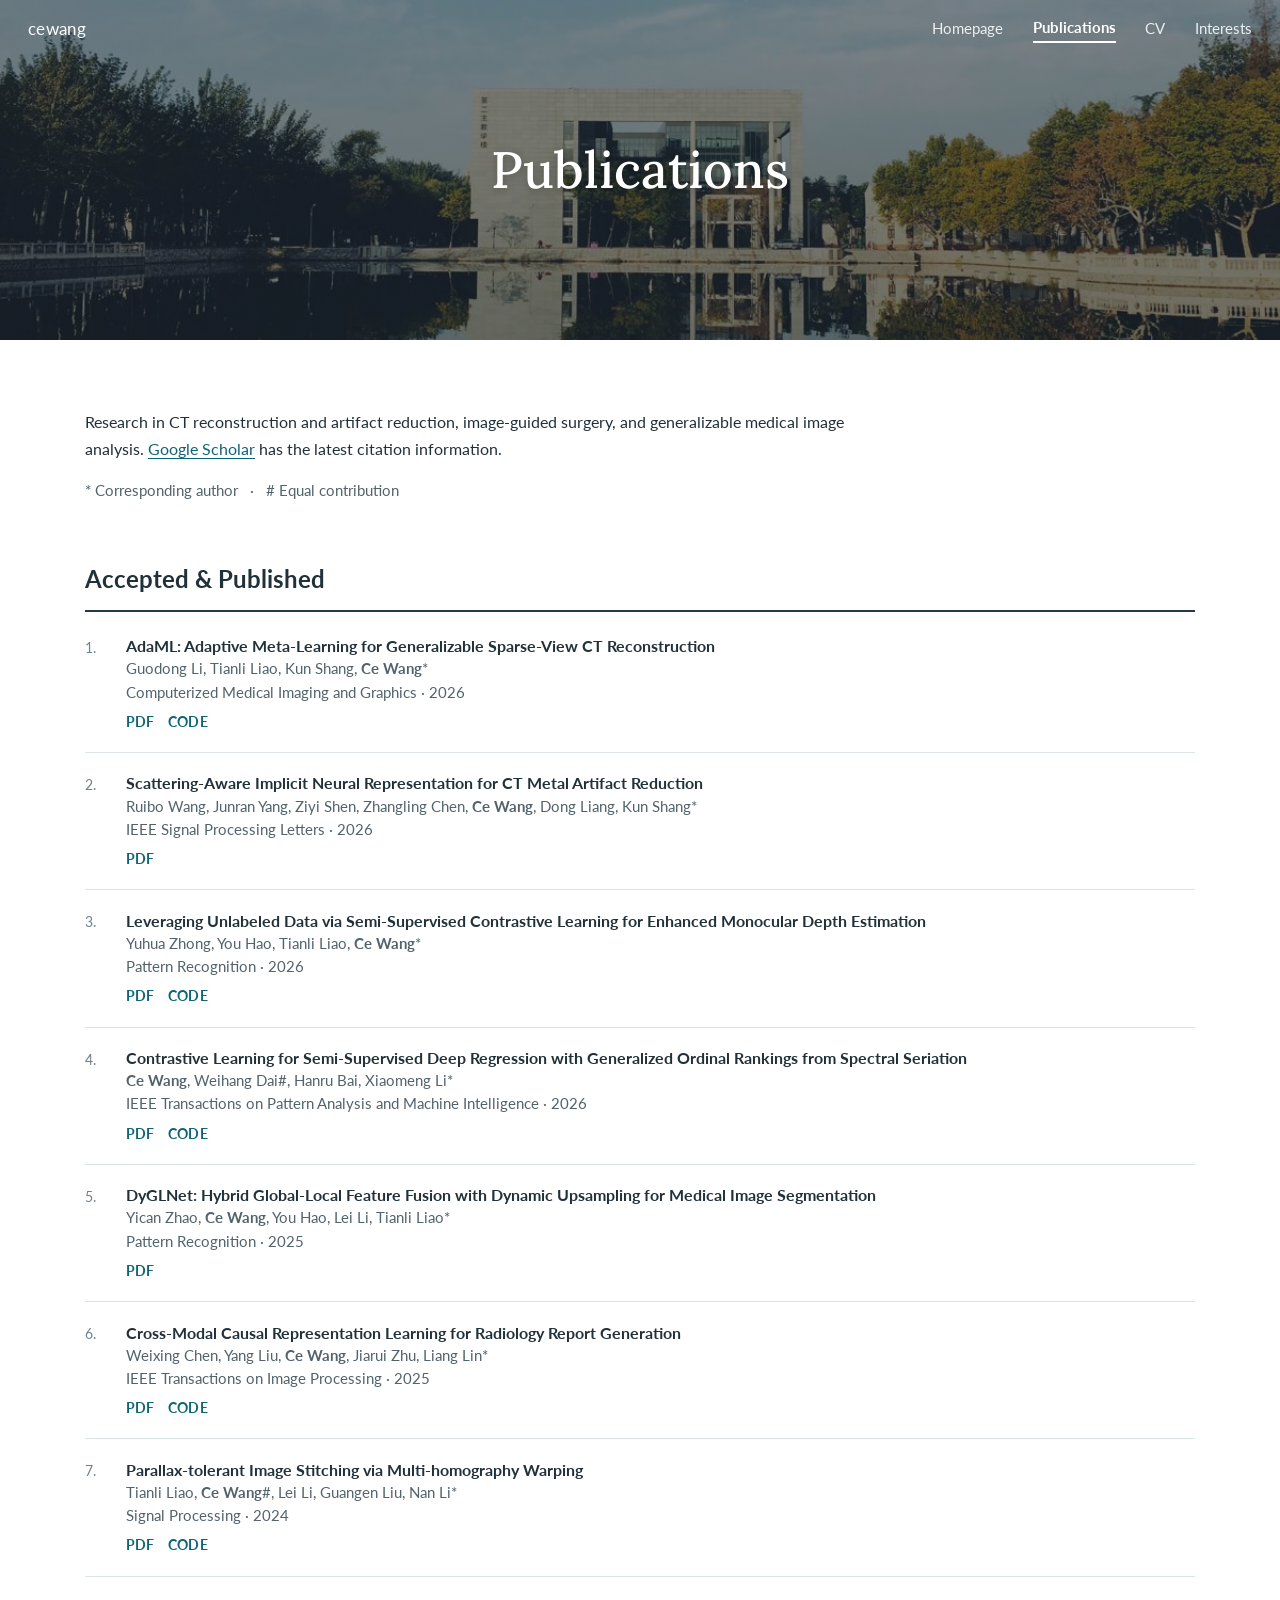
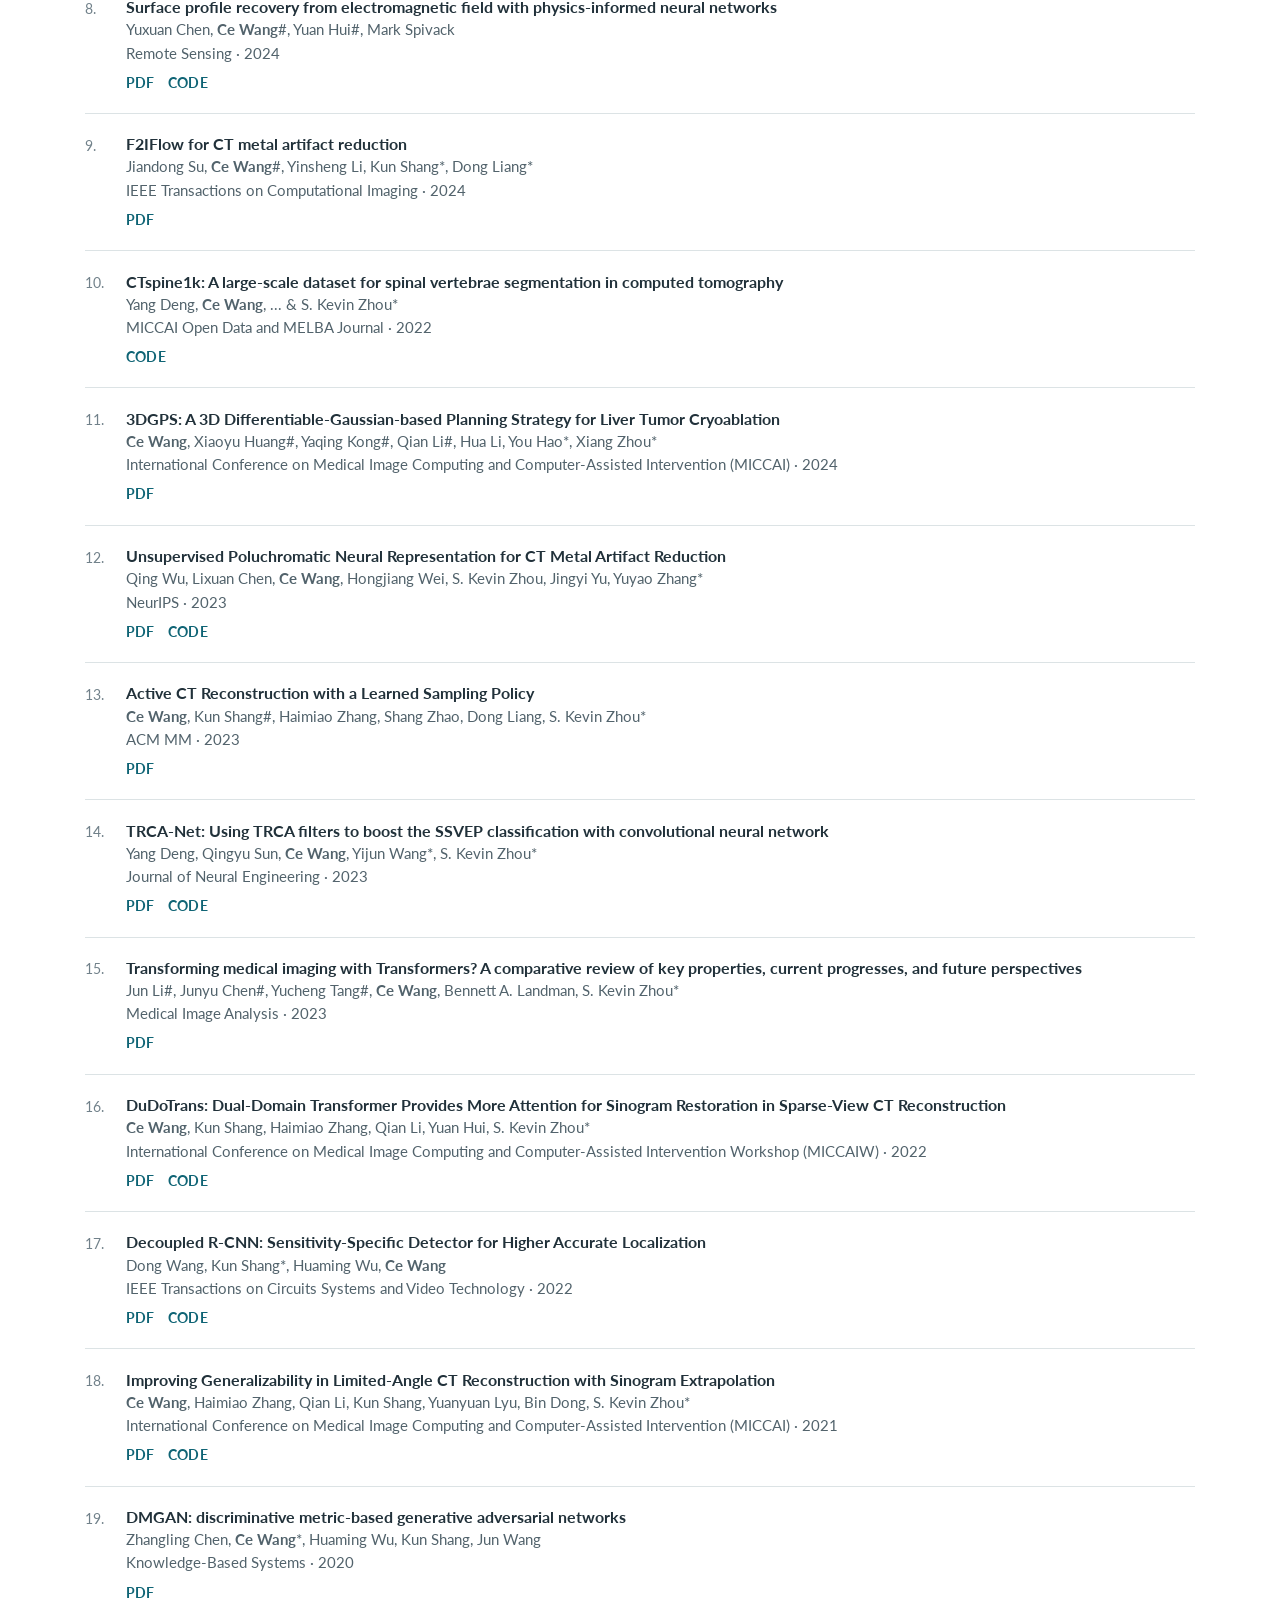
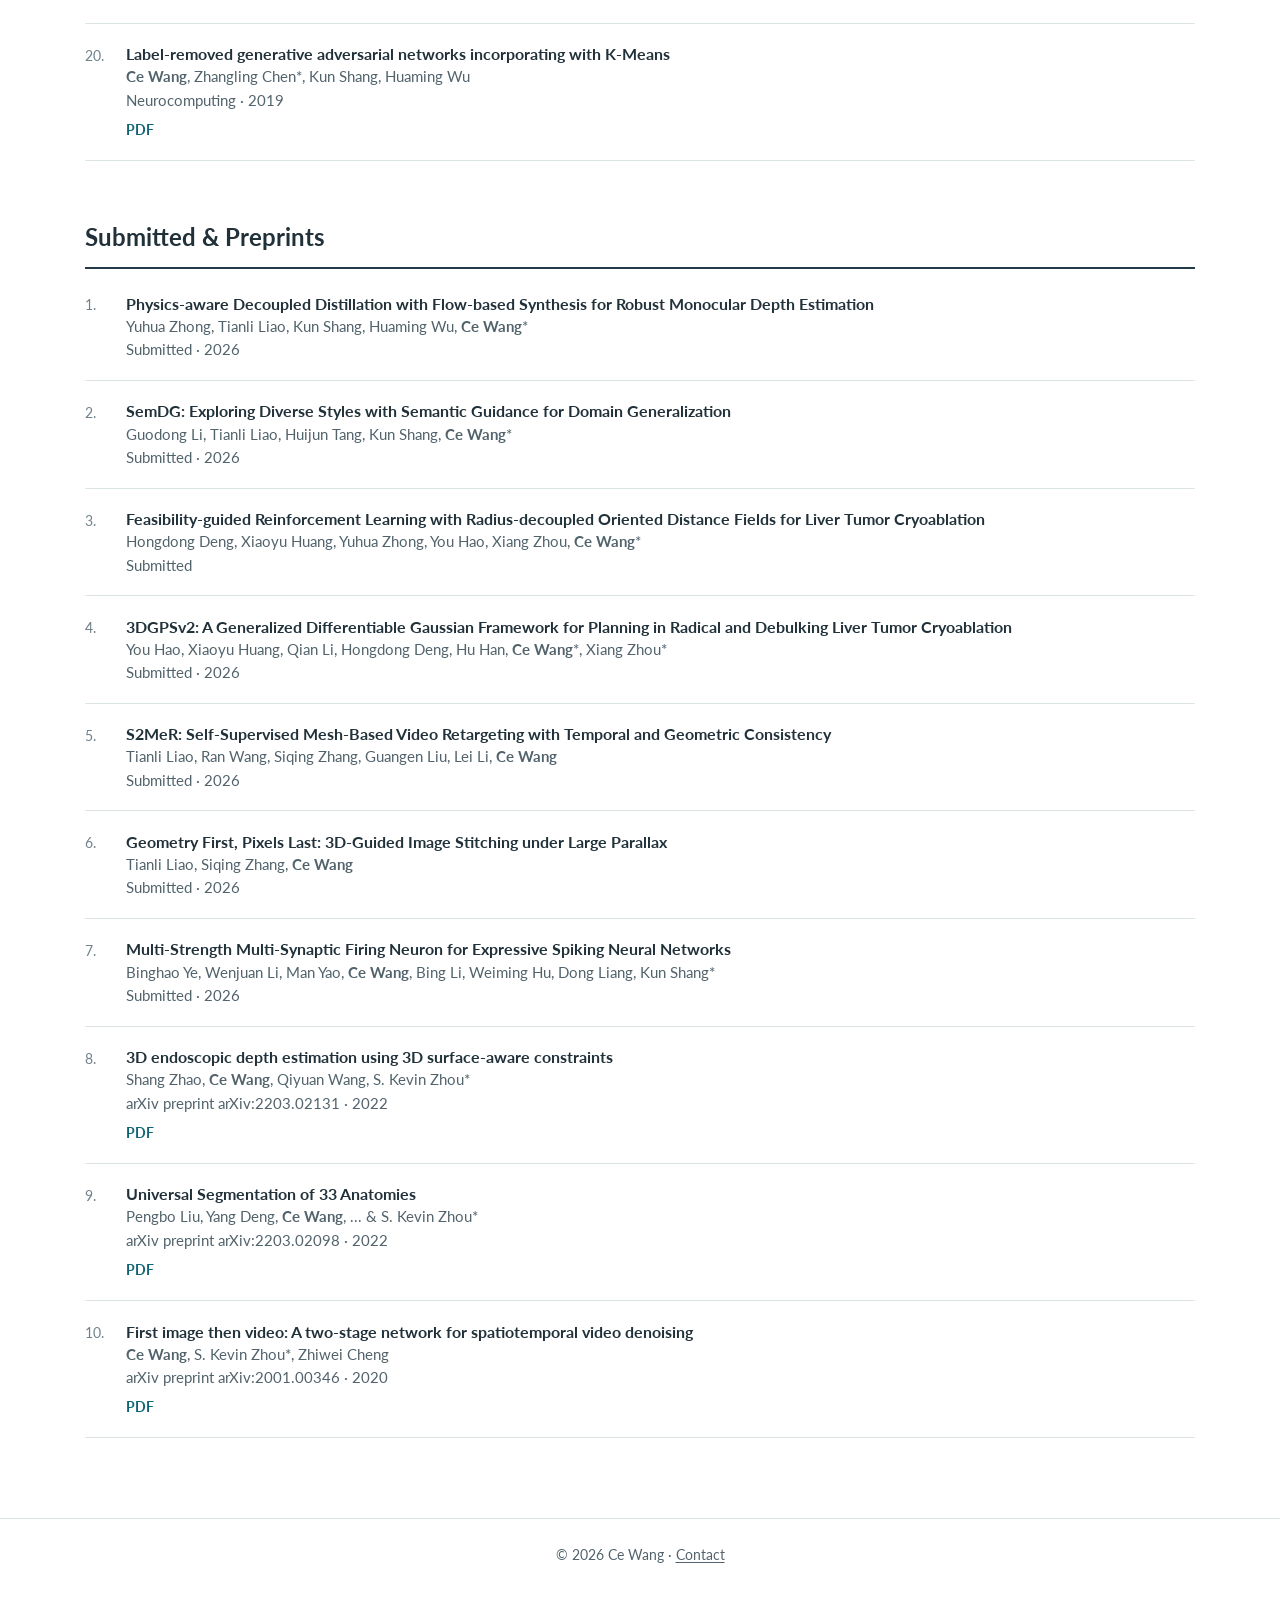
==== commit 9d198c99: "Load consistent PDF label" ====
--- a/publications.html
+++ b/publications.html
@@ -6,7 +6,7 @@
   <meta name="description" content="Publications by Ce Wang.">
   <title>Ce Wang | Publications</title>
   <link rel="stylesheet" href="./styles.css">
-  <script src="./site.js?v=20261115a" defer></script>
+  <script src="./site.js?v=20261115b" defer></script>
 </head>
 <body>
   <a class="skip-link" href="#main">Skip to main content</a>
